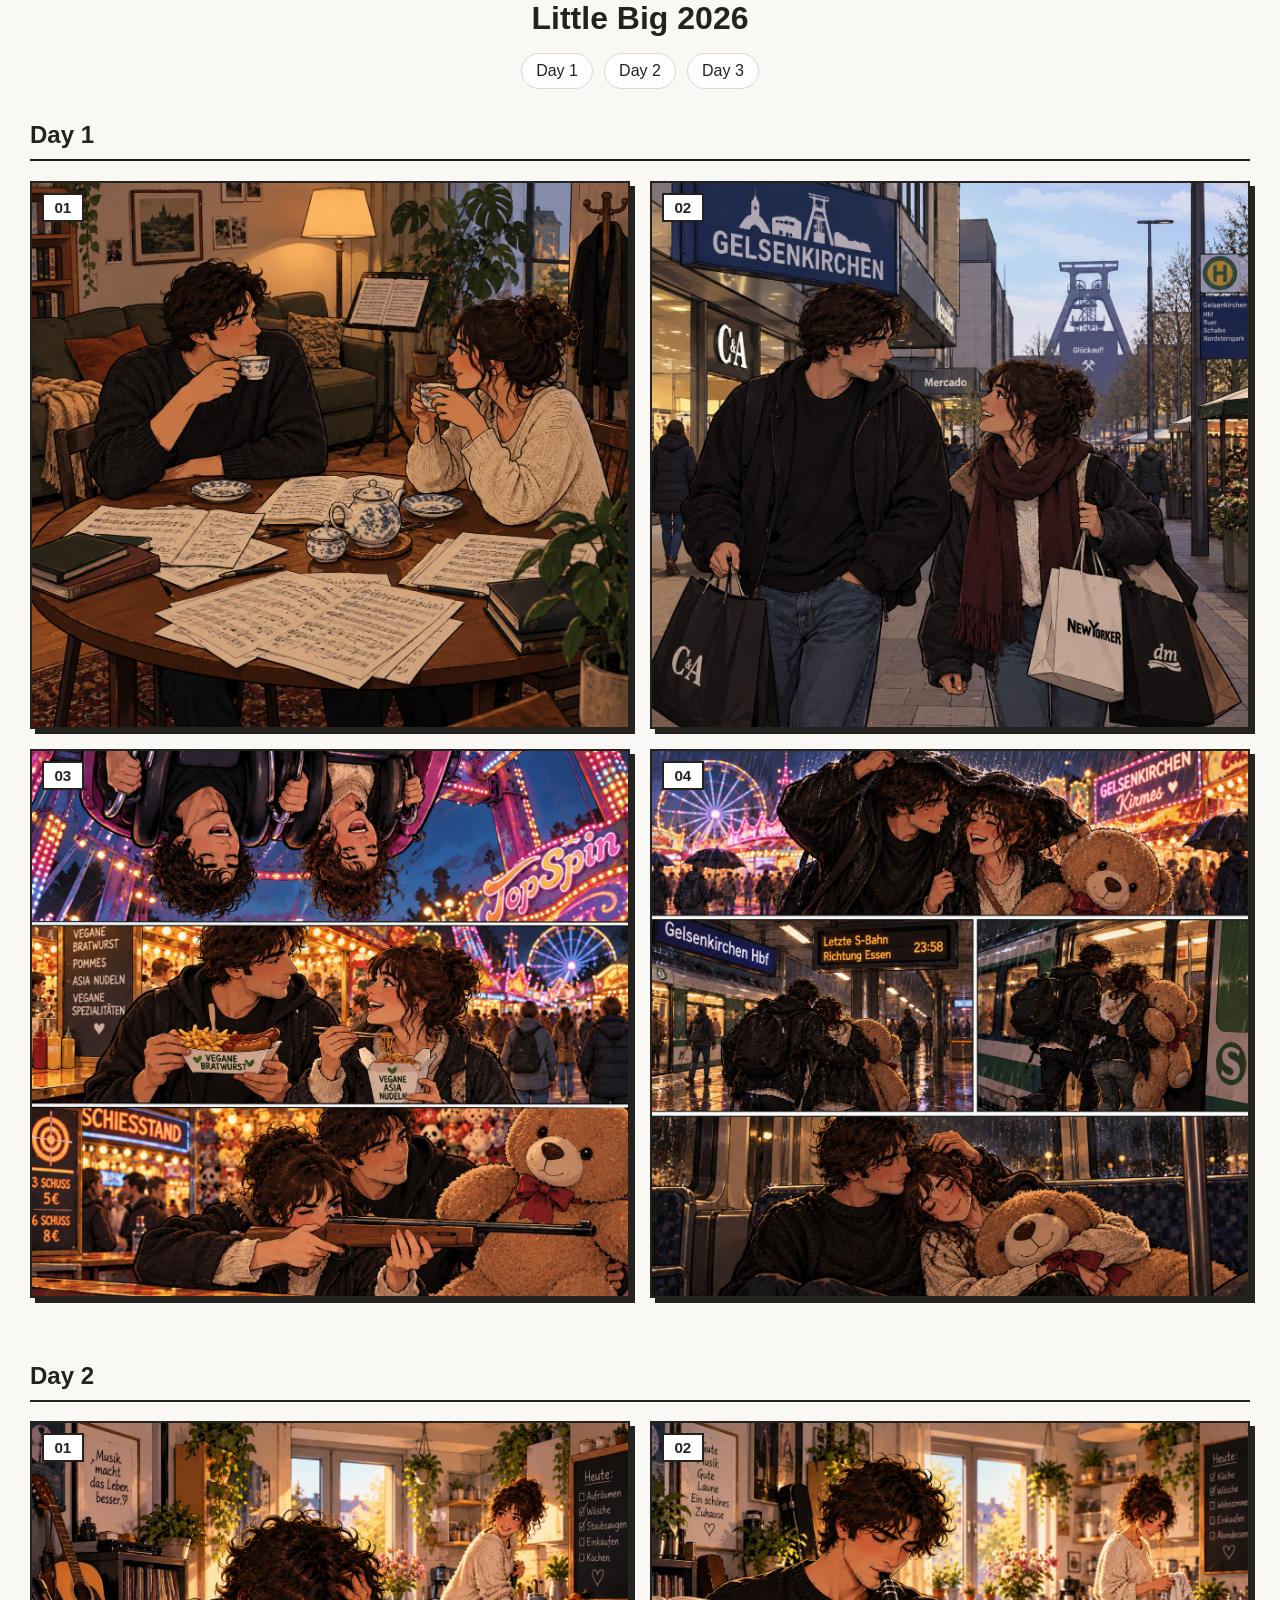
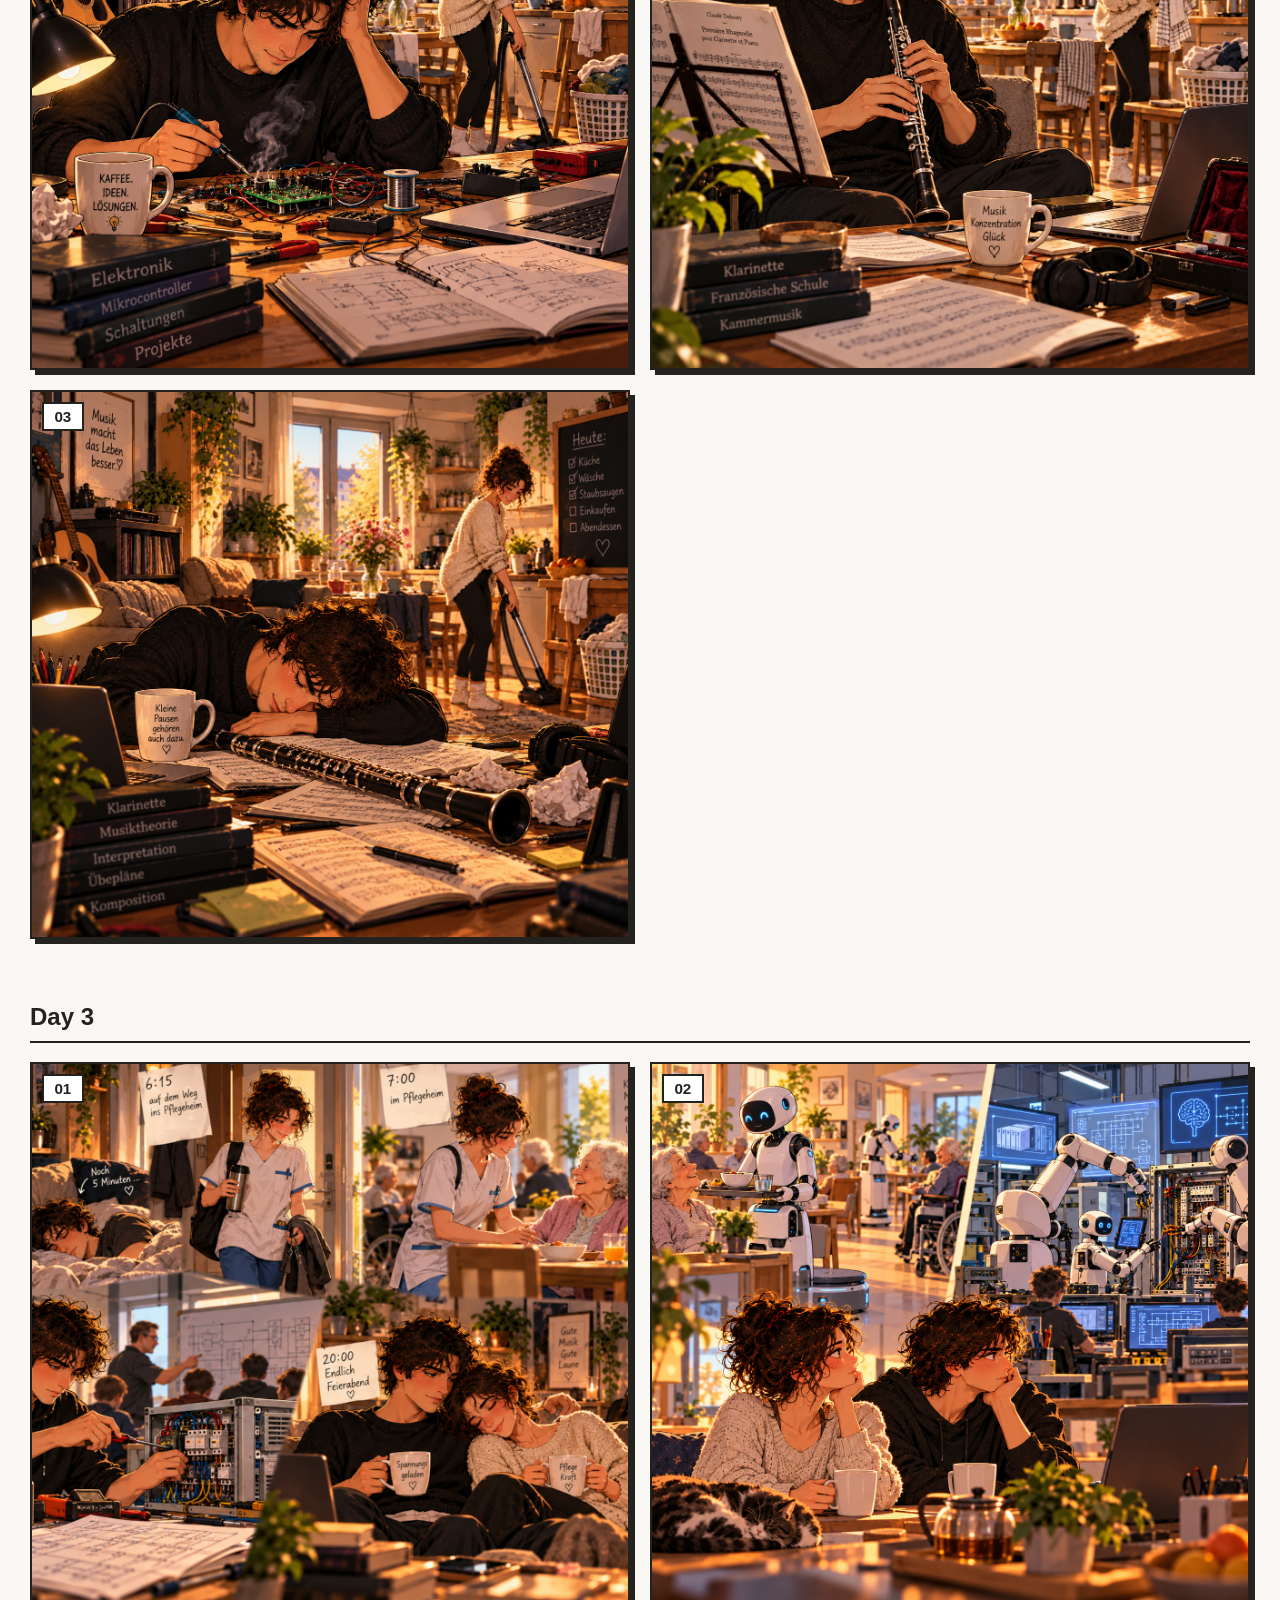
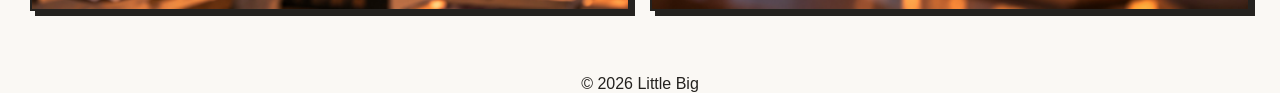
==== little-big-2026/index.html @ 9ff606d8 "ADD: Little Big 2026" ====
<!doctype html>
<html lang="en">
  <head>
    <meta charset="utf-8">
    <meta name="robots" content="noindex">
    <meta name="viewport" content="width=device-width, initial-scale=1">
    <meta name="color-scheme" content="light">
    <meta property="og:url" content="http://blog.zahlenpresse.de">
    <meta property="og:title" content="Null Bit Presse">
    <meta property="og:description" content="Verlustfreie Verarbeitung von Bits und Logik.">
    <title>Null Bit Presse</title>
    <link rel="manifest" href="/manifest.json">
    <link rel="shortcut icon" type="image/png" href="/favicon.png">
    <link rel="stylesheet" type="text/css" href="/static/css/style.css">
    <link rel="stylesheet" type="text/css" href="/static/css/masonry.css">

    <style>
      :root { font-family: system-ui, -apple-system, BlinkMacSystemFont, "Segoe UI", sans-serif; color: #24221f; background: #faf8f4; }
      * { box-sizing: border-box; }
      body { margin: 0; }
      .site-header { text-align: center; }
      /* .intro { color: #6b665f; margin: .5rem 0 0; } */
      .day-nav { display: flex; flex-wrap: wrap; justify-content: center; gap: .65rem; margin: 1rem 0 1rem 0; }
      .day-nav a { text-decoration: none; color: inherit; background: white; border: 1px solid #ddd7ce; padding: .5rem .9rem; border-radius: 100px; text-decoration: none; }
      .day-nav a:hover, .day-nav a:focus-visible { background: #24221f; color: white; text-decoration: none; }
      .day-nav a:after { display: none; }
      /* main { max-width: 1120px; margin: auto; } */
      .day { margin: 1rem 0 4rem; scroll-margin-top: 1rem; }
      .day-header { border-bottom: 2px solid #24221f; margin-bottom: 1.2rem; padding-bottom: .65rem; display: flex; align-items: baseline; justify-content: space-between; gap: 1rem; }
      /*  .day-header h2 { margin: 0; font-size: clamp(1.5rem, 4vw, 2rem); } */
      .day-count { color: #77716a; font-size: .9rem; }
      .panels { display: grid; grid-template-columns: repeat(2, minmax(0, 1fr)); gap: 1.25rem; }
      .panel { position: relative; margin: 0; min-width: 0; background: #eee9e1; border: 2px solid #24221f; box-shadow: 5px 5px 0 #24221f; }
      .panel button { display: block; width: 100%; padding: 0; border: 0; background: transparent; cursor: zoom-in; }
      .panel img { display: block; width: 100%; height: auto; }
      .panel-number { position: absolute; top: 10px; left: 10px; background: white; color: #24221f; border: 2px solid #24221f; padding: .25rem .65rem; font-weight: 800; font-size: .95rem; pointer-events: none; }
      .panel figcaption { padding: .5rem .7rem; font-size: .8rem; color: #645e57; }
      /*
      .viewer-top button { background: white; border: 0; border-radius: 4px; padding: .35rem .75rem; cursor: pointer; }
      #viewer-image { display: block; max-width: 100%; max-height: 82vh; width: auto; height: auto; margin: auto; }
      */
      @media (max-width: 640px) { .panels { grid-template-columns: 1fr; } .site-header { padding-top: 2rem; } }
      @media (prefers-reduced-motion: no-preference) { html { scroll-behavior: smooth; } }
    </style>
  </head>

  <body>
    <aside></aside>

    <main>
      <header class="site-header">
        <h1 id="site-title">Little Big 2026</h1>
        <nav id="day-nav" class="day-nav" aria-label="Jump to a day"></nav>
      </header>

      <article>
        <div id="comic"></div>
      </article>

      <footer>&copy; 2026 Little Big</footer>
    </main>

    <aside></aside>

    <template id="dialog">
      <dialog>
        <div class="content"><img></div>
      </dialog>
    </template>

    <template id="img">
      <img loading="lazy">
    </template>

    <script type="module">
      import { loadImage, onClick } from "/static/js/masonry.js";
      const BASE = '/static/little-big-2026/';
      const gallery = await import(BASE + 'gallery.js').then((m) => m.default);
      const comic = document.querySelector('#comic');
      const nav = document.querySelector('#day-nav');
      const viewerImage = document.querySelector('#viewer-image');
      const viewerLabel = document.querySelector('#viewer-label');
      const tmpArticle = document.getElementById('comic');
      const tmpImage = document.getElementById('img');
      const tmpDialog = document.getElementById('dialog');

      onClick(tmpArticle, tmpDialog);

      if (gallery) {
        document.querySelector('#site-title').textContent = gallery.title || 'Little Big 2026';
        document.title = gallery.title || 'Little Big 2026';

        gallery.topics.forEach((topic, dayIndex) => {
          const dayId = `day-${dayIndex + 1}`;
          const section = document.createElement('section');
          section.className = 'day';
          section.id = dayId;

          const header = document.createElement('div');
          header.className = 'day-header';
          const heading = document.createElement('h2');
          heading.textContent = topic.title || `Day ${dayIndex + 1}`;

          const count = document.createElement('span');
          count.className = 'day-count';
          header.append(heading, count);
          section.append(header);

          const navLink = document.createElement('a');
          navLink.href = `#${dayId}`;
          navLink.textContent = heading.textContent;
          nav.append(navLink);

          const panels = document.createElement('div');
          panels.className = 'panels';

          topic.images.forEach((path, imageIndex) => {
            loadImage(path, '/static/little-big-2026/', tmpImage, (template) => {
              const figure = document.createElement('figure');
              figure.className = 'panel';

              const button = document.createElement('button');
              button.type = 'button';
              button.setAttribute('aria-label', `Open ${heading.textContent}, panel ${imageIndex + 1}`);

              const number = document.createElement('span');
              number.className = 'panel-number';
              number.textContent = String(imageIndex + 1).padStart(2, '0');

              const clone = template.content.cloneNode(true);
              clone.loading = 'lazy';
              clone.decoding = 'async';
              clone.alt = `${heading.textContent}, panel ${imageIndex + 1}`;
              button.append(clone, number);
              figure.append(button);
              panels.append(figure);
            });
          });

          section.append(panels);
          comic.append(section);
        });
      }
    </script>
  </body>
</html>
---- static/css/style.css ----
*,
*::before,
*::after {
  font-family: sans-serif;
  box-sizing: border-box;
  margin: 0;
  padding: 0;
}

html {
  font-size: 100%;
  width: 100%;
  min-width: 320px;
  height: 100%;
}

body {
  font-size: clamp(0.75rem, 3.5vw, 1rem);
  width: 100%;
  min-width: 320px;
  height: 100%;
  display: grid;
  grid-template-rows: 1fr;
  grid-template-columns: 0.5rem 1fr 0.5rem;
  grid-template-areas: "aside-left main aside-right";
}

body > aside {
  grid-area: aside-left;
  position: relative;
  width: 100%;
}

body > aside > nav {
  position: fixed;
  height: 100%;
}

body > aside + main + aside {
  grid-area: aside-right;
  position: relative;
  width: 100%;
}

body > aside + main + aside > nav {
  position: fixed;
  height: 100%;
}

body > main {
  grid-area: main;
  position: relative;
  display: flex;
  flex-direction: column;
}

main > header {
  flex-shrink: 0;
  flex-grow: 0;
  display: flex;
  flex-direction: column;
  justify-content: center;
  align-items: center;
}

main > header p,
main > header h1 {
  text-align: center;
}

main > article {
  flex-shrink: 0;
  flex-grow: 1;
}

main > footer {
  flex-shrink: 0;
  flex-grow: 0;
  display: flex;
  flex-direction: column;
  justify-content: center;
  align-items: center;
}

h1 { margin: 0; }
p { margin: 0; }

table {
  width: 100%;
  table-layout: auto;
  border-collapse: collapse;
  margin: 20px 0 20px 0;
}

table tr {
  border-bottom: clamp(1px, 0.125rem, 2px) solid #ccc;
}

table tr:last-child {
  border-bottom: none;
}

table tr td {
  white-space: nowrap;
  padding: clamp(2px, 0.250rem, 4px);
  padding-right: 1rem;
  text-align: left;
}

table tr td:first-child {
  padding-left: 0;
}

table tr td.stretch {
  width: 100%;
}

a {
  position: relative;
  color: #007bff;
  text-decoration: none;
  font-weight: normal;
  padding: 0.2rem 0;
}

a::after {
  content: '';
  position: absolute;
  left: 0;
  bottom: 0;
  height: clamp(1px, 0.125rem, 2px);
  background-color: #007bff;
  width: 100%;
  transform: scaleX(0);
  transform-origin: left;
  transition: transform 0.3s ease;
}

a:active::after,
a:hover::after,
a:focus::after {
  transform: scaleX(1);
}

a:focus-visible {
  outline: clamp(1px, 0.125rem, 2px) dotted #000;
  outline-offset: clamp(1px, 0.125rem, 2px);
}

@media (min-width: 576px) {
  body {
    grid-template-rows: 1fr;
    grid-template-columns: 30px 1fr 30px;
    grid-template-areas: "aside-left main aside-right";
  }
}
---- static/css/masonry.css ----
dialog {
  display: flex;
  justify-content: center;
  align-items: center;
  position: fixed;
  top: 0;
  left: 0;
  width: 100%;
  min-width: 100%;
  height: 100%;
  min-height: 100%;
  margin: 0;
  padding: 0;
  background-color: rgba(0, 0, 0, 0.8);
  border: none;
  z-index: 1000;
}

dialog::backdrop {
  background-color: rgba(0, 0, 0, 0.8);
}

dialog > .content {
  position: relative;
  display: flex;
  flex-direction: column;
  justify-content: center;
  align-items: center;
  width: calc(100% - 5px);
  height: calc(100% - 5px);
  overflow: hidden;
  border-radius: 10px;
}

dialog img {
  flex-shrink: 0;
  flex-grow: 0;
  object-fit: contain;
  width: 100%;
  height: 100%;
  display: block;
  border-radius: 10px;
}

#masonry {
  columns: 5;
  column-gap: 15px;
}

#masonry img {
  width: 100%;
  margin-bottom: 15px;
  border-radius: 10px;
  display: block;
  break-inside: avoid;
  cursor: pointer;
}

@media (max-width: 1200px) {
  #masonry { columns: 4; }
}

@media (max-width: 900px) {
  #masonry { columns: 3; }
}

@media (max-width: 600px) {
  #masonry { columns: 2; }
}

@media (max-width: 300px) {
  #masonry { columns: 1; }
}
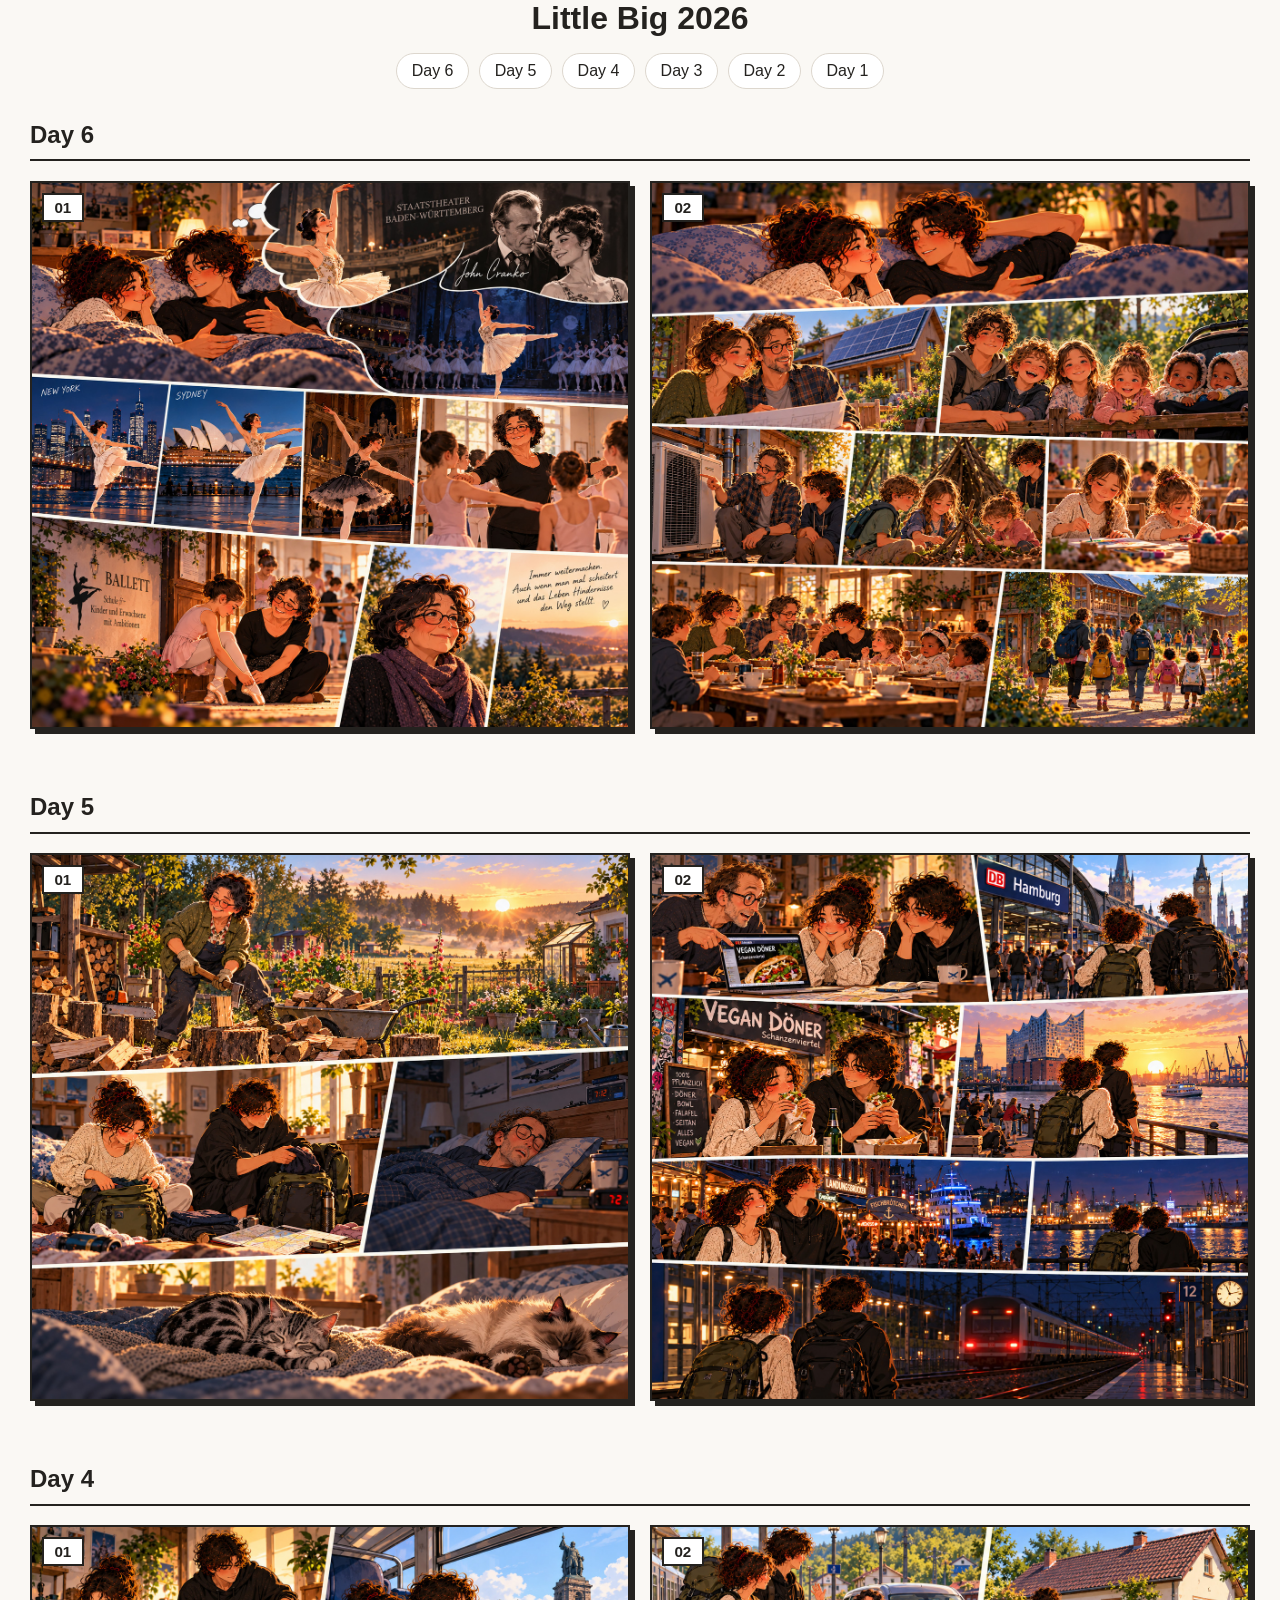
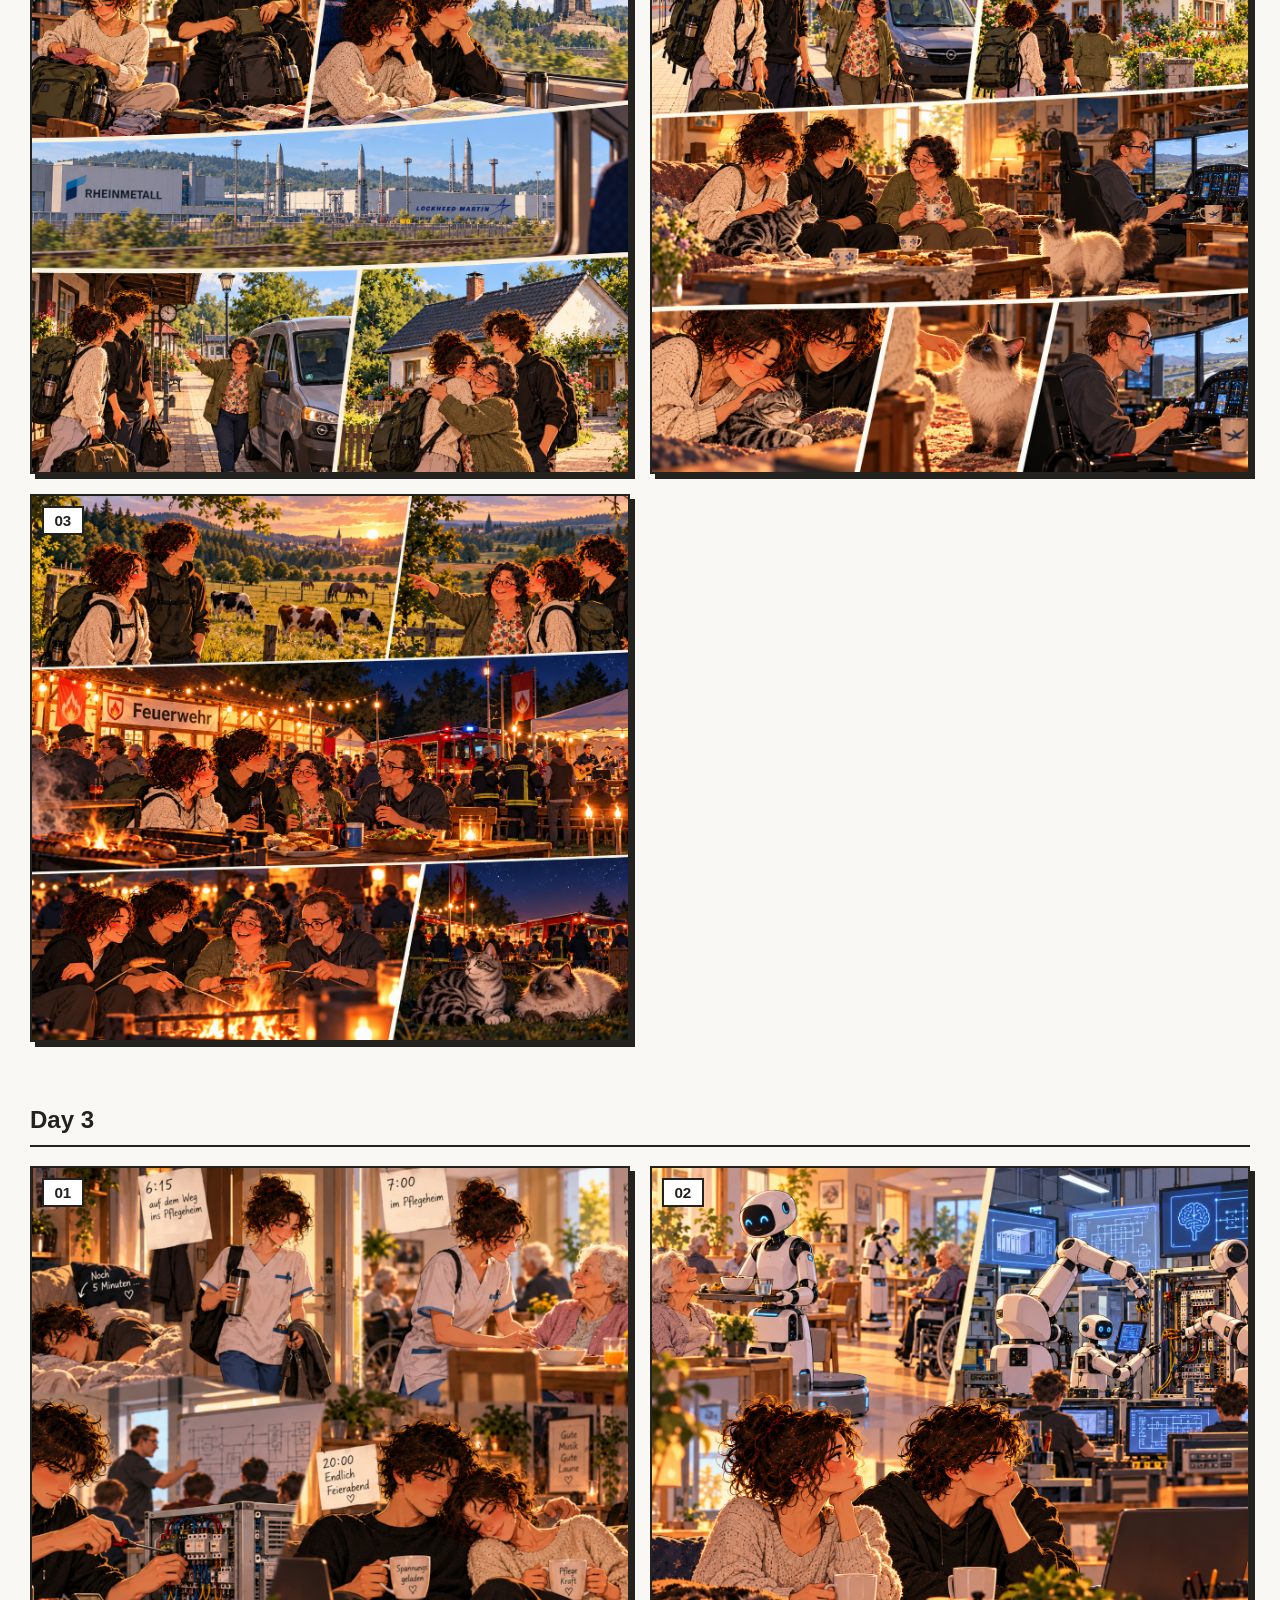
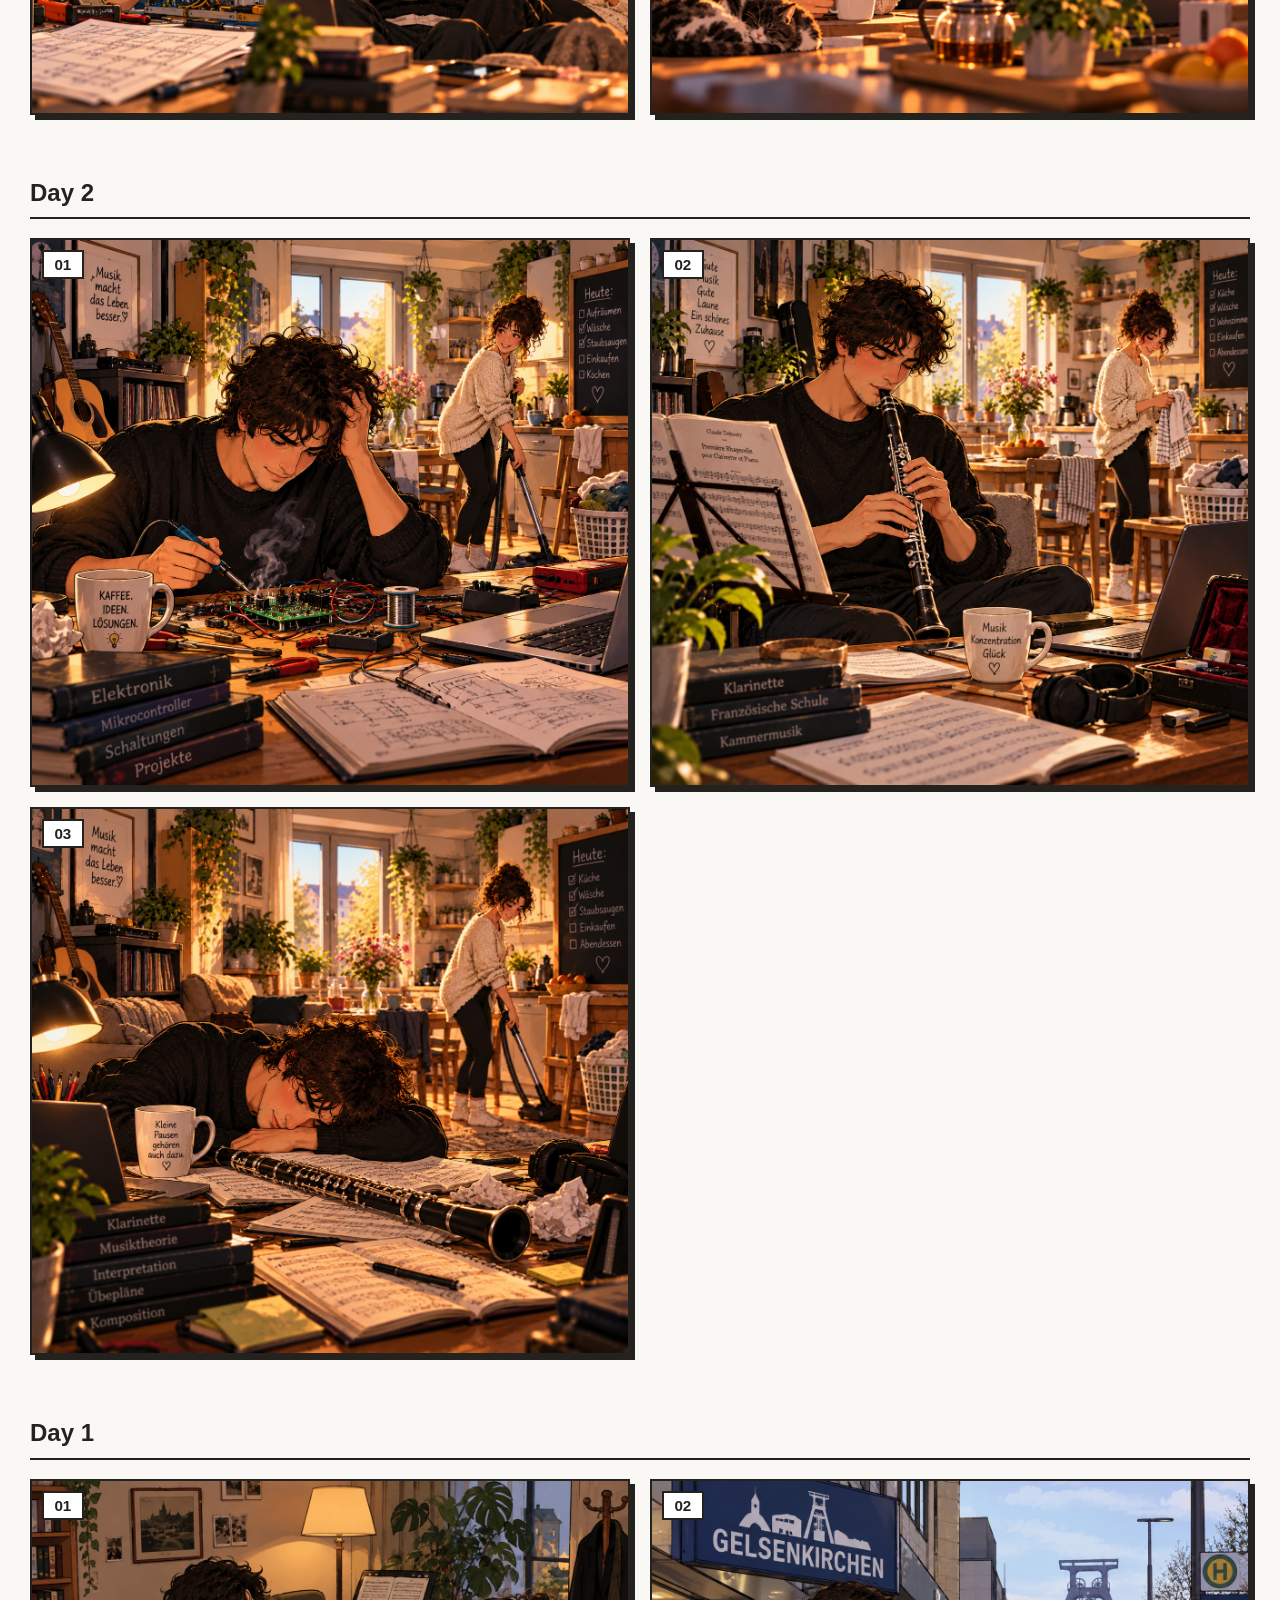
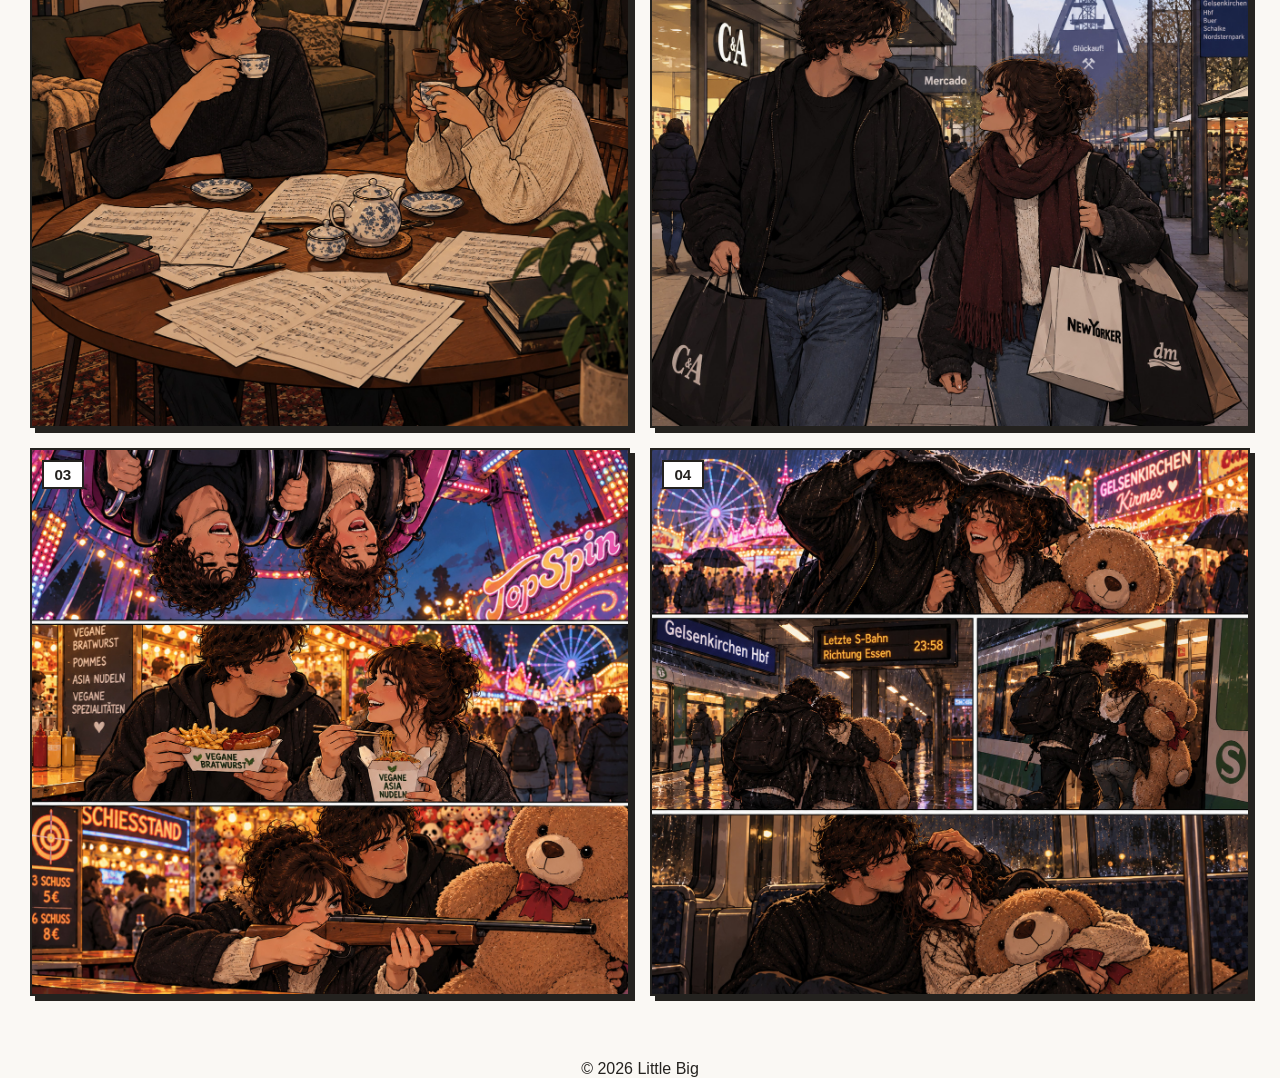
==== commit bf984e67: "MOD: day 6" ====
--- a/little-big-2026/index.html
+++ b/little-big-2026/index.html
@@ -64,7 +64,10 @@
 
     <template id="dialog">
       <dialog>
-        <div class="content"><img></div>
+        <div class="content">
+          <div id="lupe" class="magnifier-glass"></div>
+          <img class="magnifier-target">
+        </div>
       </dialog>
     </template>
 
@@ -84,13 +87,13 @@
       const tmpImage = document.getElementById('img');
       const tmpDialog = document.getElementById('dialog');
 
-      onClick(tmpArticle, tmpDialog);
+      onClick(tmpArticle, tmpDialog, true);
 
       if (gallery) {
         document.querySelector('#site-title').textContent = gallery.title || 'Little Big 2026';
         document.title = gallery.title || 'Little Big 2026';
 
-        gallery.topics.forEach((topic, dayIndex) => {
+        gallery.topics.reverse().forEach((topic, dayIndex) => {
           const dayId = `day-${dayIndex + 1}`;
           const section = document.createElement('section');
           section.className = 'day';
@@ -140,6 +143,30 @@
           section.append(panels);
           comic.append(section);
         });
+        function moveMagnifier(e) {
+    // Hole die exakte Position des Bildes auf dem Bildschirm
+    const rect = img.getBoundingClientRect();
+
+    // Berechne die Mausposition relativ zum Bild
+    let x = e.clientX - rect.left;
+    let y = e.clientY - rect.top;
+
+    // Verhindere, dass die Lupe aus dem Bildbereich herauswandert
+    if (x > img.width) { x = img.width; }
+    if (x < 0) { x = 0; }
+    if (y > img.height) { y = img.height; }
+    if (y < 0) { y = 0; }
+
+    // Positioniere das Lupenglas zentriert unter dem Mauszeiger
+    // (Subtrahiere die Hälfte der Lupenbreite/-höhe)
+    glass.style.left = `${x - (glass.offsetWidth / 2)}px`;
+    glass.style.top = `${y - (glass.offsetHeight / 2)}px`;
+
+    // Verschiebe den Bildausschnitt innerhalb der Lupe passend zur Position
+    const bgX = (x * zoom) - (glass.offsetWidth / 2);
+    const bgY = (y * zoom) - (glass.offsetHeight / 2);
+    glass.style.backgroundPosition = `-${bgX}px -${bgY}px`;
+  }
       }
     </script>
   </body>
